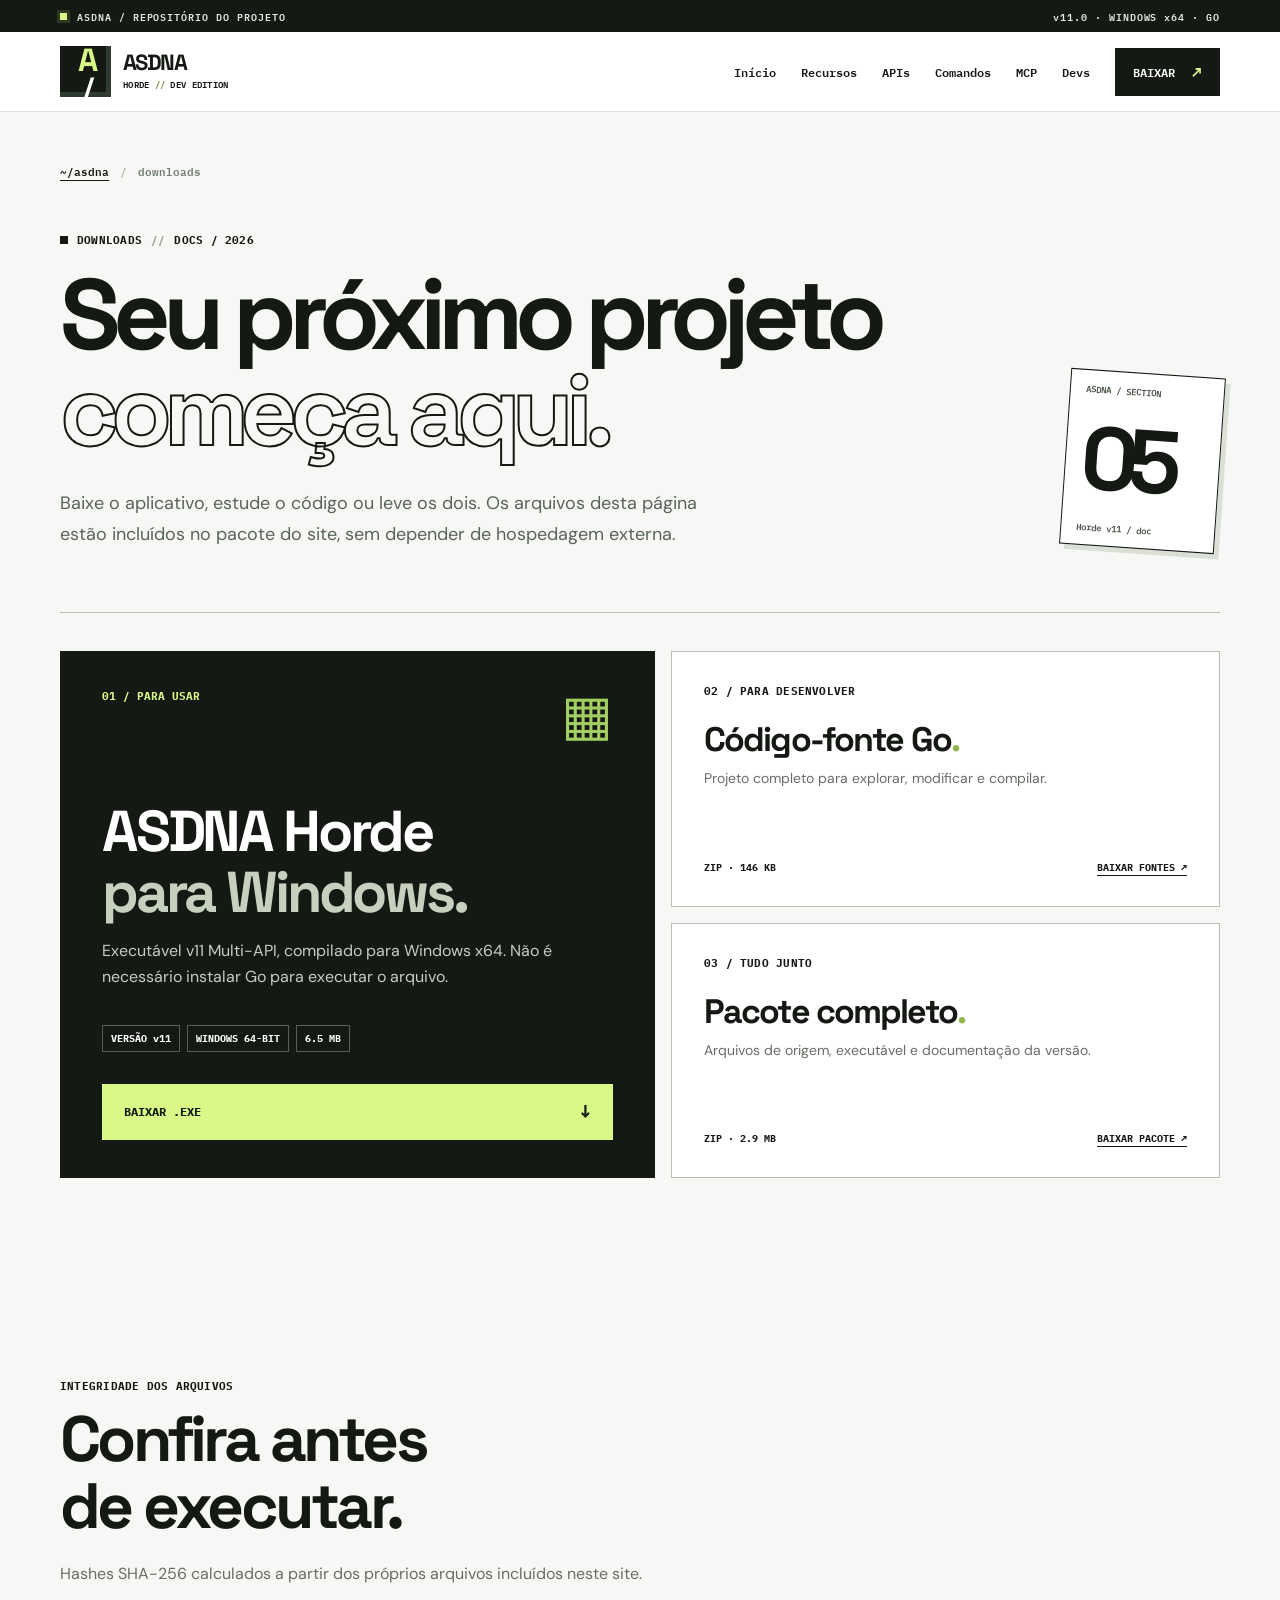
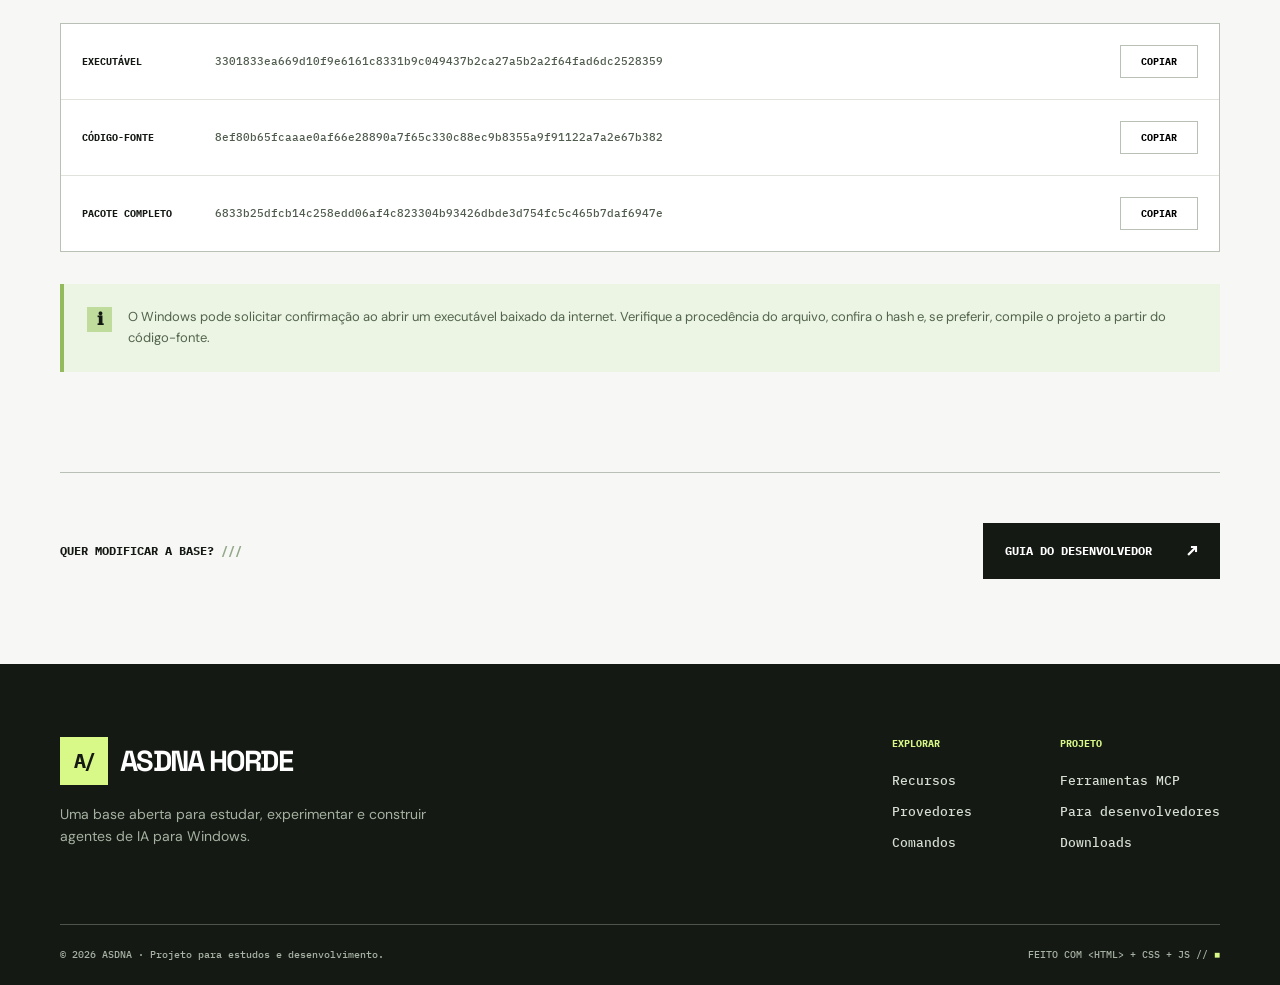
==== downloads.html @ f7bc40e2 "Add files via upload" ====
<!doctype html><html lang="pt-BR"><head><meta charset="utf-8"><meta name="viewport" content="width=device-width, initial-scale=1"><meta name="theme-color" content="#f7f8f5"><meta name="description" content="Baixe o ASDNA Horde v11 para Windows x64, o código-fonte Go ou o pacote completo. Hashes SHA-256 incluídos."><meta property="og:title" content="Downloads — ASDNA Horde"><meta property="og:description" content="Baixe o ASDNA Horde v11 para Windows x64, o código-fonte Go ou o pacote completo. Hashes SHA-256 incluídos."><title>Downloads · ASDNA Horde</title>
      <link rel="icon" type="image/svg+xml" href="favicon.svg"><link rel="preconnect" href="https://fonts.googleapis.com"><link rel="preconnect" href="https://fonts.gstatic.com" crossorigin><link href="https://fonts.googleapis.com/css2?family=DM+Sans:wght@400;500;600;700&family=IBM+Plex+Mono:wght@400;500;600;700&family=Space+Grotesk:wght@400;500;600;700&display=swap" rel="stylesheet"><link rel="stylesheet" href="style.css"><script defer src="script.js"></script></head><body data-page="downloads.html"><a class="skip-link" href="#conteudo">Pular para conteúdo</a>
  <div class="top-signal"><div class="shell top-signal-inner"><span><span class="signal-light"></span> ASDNA / REPOSITÓRIO DO PROJETO</span><span>v11.0 · WINDOWS x64 · GO</span></div></div>
  <header class="site-header"><div class="shell nav-shell">
    <a class="brand" href="index.html" aria-label="ASDNA Horde, voltar ao início"><span class="brand-pixel" aria-hidden="true">A<span>/</span></span><span class="brand-words">ASDNA<span class="brand-sub">HORDE <b>//</b> DEV EDITION</span></span></a>
    <button id="mobile-toggle" class="mobile-toggle" type="button" aria-controls="nav-links" aria-expanded="false" aria-label="Abrir menu">☰</button>
    <nav class="nav-links" id="nav-links" aria-label="Navegação principal"><a href="index.html" >Início</a><a href="recursos.html" >Recursos</a><a href="provedores.html" >APIs</a><a href="comandos.html" >Comandos</a><a href="mcp.html" >MCP</a><a href="desenvolvedores.html" >Devs</a><a class="nav-download" href="downloads.html">BAIXAR <span aria-hidden="true">↗</span></a></nav>
  </div></header><main id="conteudo"><section class="page-hero shell"><div class="breadcrumb"><a href="index.html">~/asdna</a><span>/</span><span>downloads</span></div><div class="page-hero-row"><div><p class="eyebrow"><span class="eyebrow-square"></span> DOWNLOADS <span class="sep">//</span> DOCS / 2026</p><h1>Seu próximo projeto<br><span class="outline-title">começa aqui.</span></h1><p class="page-lede">Baixe o aplicativo, estude o código ou leve os dois. Os arquivos desta página estão incluídos no pacote do site, sem depender de hospedagem externa.</p></div><div class="issue-stamp"><span>ASDNA / SECTION</span><strong>05</strong><small>Horde v11 / doc</small></div></div></section>
<section class="section shell compact-section"><div class="download-layout">
 <article class="primary-download"><div class="download-card-top"><span>01 / PARA USAR</span><span class="box-pixel">▦</span></div><h2>ASDNA Horde<br><span>para Windows.</span></h2><p>Executável v11 Multi-API, compilado para Windows x64. Não é necessário instalar Go para executar o arquivo.</p><div class="download-meta"><span>VERSÃO v11</span><span>WINDOWS 64-BIT</span><span>6.5 MB</span></div><a class="button button-white" href="downloads/ASDNA_Horde_Agentes_v11_MultiAPI.exe" download>BAIXAR .EXE <span>↓</span></a></article>
 <div class="secondary-downloads"><article class="download-small"><span class="download-number">02 / PARA DESENVOLVER</span><h3>Código-fonte Go<span class="pixel-period">.</span></h3><p>Projeto completo para explorar, modificar e compilar.</p><div class="download-small-foot"><span>ZIP · 146 KB</span><a href="downloads/ASDNA_Horde_v11_MultiAPI_Fonte.zip" download>BAIXAR FONTES ↗</a></div></article>
 <article class="download-small"><span class="download-number">03 / TUDO JUNTO</span><h3>Pacote completo<span class="pixel-period">.</span></h3><p>Arquivos de origem, executável e documentação da versão.</p><div class="download-small-foot"><span>ZIP · 2.9 MB</span><a href="downloads/ASDNA_Horde_v11_MultiAPI_Fonte_e_EXE.zip" download>BAIXAR PACOTE ↗</a></div></article></div></div></section>
<section class="section shell"><div class="section-heading"><p class="eyebrow">INTEGRIDADE DOS ARQUIVOS</p><h2>Confira antes<br>de executar.</h2><p class="section-desc">Hashes SHA-256 calculados a partir dos próprios arquivos incluídos neste site.</p></div><div class="hash-list"><div class="hash-item"><span>EXECUTÁVEL</span><code>3301833ea669d10f9e6161c8331b9c049437b2ca27a5b2a2f64fad6dc2528359</code><button class="copy-btn" type="button" data-copy="3301833ea669d10f9e6161c8331b9c049437b2ca27a5b2a2f64fad6dc2528359">COPIAR</button></div><div class="hash-item"><span>CÓDIGO-FONTE</span><code>8ef80b65fcaaae0af66e28890a7f65c330c88ec9b8355a9f91122a7a2e67b382</code><button class="copy-btn" type="button" data-copy="8ef80b65fcaaae0af66e28890a7f65c330c88ec9b8355a9f91122a7a2e67b382">COPIAR</button></div><div class="hash-item"><span>PACOTE COMPLETO</span><code>6833b25dfcb14c258edd06af4c823304b93426dbde3d754fc5c465b7daf6947e</code><button class="copy-btn" type="button" data-copy="6833b25dfcb14c258edd06af4c823304b93426dbde3d754fc5c465b7daf6947e">COPIAR</button></div></div>
<div class="notice"><span>ℹ</span><p>O Windows pode solicitar confirmação ao abrir um executável baixado da internet. Verifique a procedência do arquivo, confira o hash e, se preferir, compile o projeto a partir do código-fonte.</p></div></section>
<section class="section shell inline-cta"><p>QUER MODIFICAR A BASE? <span>///</span></p><a class="button button-dark" href="desenvolvedores.html">GUIA DO DESENVOLVEDOR <span>↗</span></a></section></main><footer class="site-footer"><div class="shell footer-main"><div><a class="footer-logo" href="index.html"><span class="footer-emblem">A/</span> ASDNA HORDE</a><p>Uma base aberta para estudar, experimentar e construir agentes de IA para Windows.</p></div>
    <div class="footer-link-groups"><div><b>EXPLORAR</b><a href="recursos.html">Recursos</a><a href="provedores.html">Provedores</a><a href="comandos.html">Comandos</a></div><div><b>PROJETO</b><a href="mcp.html">Ferramentas MCP</a><a href="desenvolvedores.html">Para desenvolvedores</a><a href="downloads.html">Downloads</a></div></div></div>
    <div class="shell footer-bottom"><span>© <span id="year">2026</span> ASDNA · Projeto para estudos e desenvolvimento.</span><span>FEITO COM &lt;HTML&gt; + CSS + JS // <span class="footer-dot">■</span></span></div></footer><div class="toast" id="toast" role="status" aria-live="polite"></div></body></html>
---- style.css ----
/* ========================================================
   ASDNA HORDE · WHITE / TERMINAL EDITION
   Todo o design está neste arquivo. Sem framework CSS.
   Edite as variáveis abaixo para trocar o tema inteiro.
   ======================================================== */

:root {
  --bg: #f7f8f5;
  --paper: #fff;
  --paper-soft: #f1f3ef;
  --ink: #151914;
  --ink-2: #303831;
  --muted: #676e66;
  --line: #dfe3dc;
  --line-strong: #b9c0b6;
  --accent: #d8f987;
  --accent-ink: #536e16;
  --terminal: #121611;
  --terminal-2: #191f17;
  --terminal-text: #f0f4ed;
  --mono: 'IBM Plex Mono', Consolas, 'Courier New', monospace;
  --display: 'Space Grotesk', 'Arial Black', Arial, sans-serif;
  --body: 'DM Sans', Arial, sans-serif;
  --radius: 3px;
  --shadow: 7px 7px 0 rgba(15,20,15,.06);
}

* {box-sizing:border-box}
html {scroll-behavior:smooth}
body {margin:0;background:var(--bg);color:var(--ink);font:16px/1.6 var(--body);-webkit-font-smoothing:antialiased}
::selection {background:#d6fb87;color:var(--ink)}
button,input {font:inherit}
a {color:inherit;text-decoration:none}
button {cursor:pointer}
button,input {accent-color:var(--ink)}
button:focus-visible, input:focus-visible, a:focus-visible, summary:focus-visible {outline:3px solid #5a8332;outline-offset:3px}
[hidden] {display:none!important}
.shell {width:min(1160px,calc(100% - 64px));margin-inline:auto}
.sr-only {position:absolute;width:1px;height:1px;padding:0;margin:-1px;overflow:hidden;clip:rect(0,0,0,0);white-space:nowrap;border:0}
.skip-link {position:fixed;top:-100px;left:15px;z-index:400;background:var(--accent);padding:12px;color:var(--ink)}
.skip-link:focus {top:15px}

/* HEADER */
.top-signal {height:32px;background:var(--ink);color:#e5e8e0;font:600 10px/1 var(--mono);letter-spacing:.095em}
.top-signal-inner {height:100%;display:flex;justify-content:space-between;align-items:center;gap:16px}
.top-signal-inner > span {display:flex;align-items:center;gap:10px}
.signal-light {display:inline-block;width:7px;height:7px;background:var(--accent);box-shadow:0 0 0 3px #d8f98721}
.site-header {position:sticky;top:0;z-index:80;background:#fffffff2;backdrop-filter:blur(18px);border-bottom:1px solid var(--line)}
.nav-shell {height:79px;display:flex;align-items:center;justify-content:space-between;gap:25px}
.brand {display:inline-flex;align-items:center;gap:12px;flex-shrink:0}
.brand-pixel {background:var(--ink);color:var(--accent);display:grid;place-items:center;font:700 32px/.9 var(--display);width:51px;height:51px;letter-spacing:-5px;box-shadow:inset -5px -5px 0 #303b2f}
.brand-pixel span {font-size:28px;color:#fff}
.brand-words {font:700 22px/1 var(--display);letter-spacing:-.07em}
.brand-sub {display:block;font:600 9px/1.4 var(--mono);letter-spacing:.03em;margin-top:5px}
.brand-sub b {color:#819b59}
.nav-links {display:flex;align-items:center;gap:25px}
.nav-links a {font:600 12px/1 var(--mono);transition:color .2s}
.nav-links a:not(.nav-download):hover {color:#708b32}
.nav-links a[aria-current="page"]:not(.nav-download) {text-decoration:underline;text-decoration-thickness:3px;text-underline-offset:9px}
.nav-links .nav-download {background:var(--ink);padding:16px 18px;color:#fff;white-space:nowrap;display:inline-flex;gap:17px;align-items:center}
.nav-download span {color:var(--accent);font-size:16px}
.nav-download:hover {background:#394735}
.mobile-toggle {display:none;width:44px;height:44px;background:var(--ink);color:#fff;border:0;font:28px/1 var(--mono)}

/* COMMON TYPOGRAPHY */
.eyebrow {display:flex;align-items:center;gap:9px;font:700 11px/1.5 var(--mono);letter-spacing:.02em;text-transform:uppercase}
.eyebrow-square {width:8px;height:8px;background:var(--ink);display:inline-block;flex-shrink:0}
.sep {color:#9da596}
.section {padding-block:100px}
.section.compact-section {padding-top:38px}
h1,h2,h3,p {margin-top:0}
h1,h2,h3 {font-family:var(--display);line-height:1.06;letter-spacing:-.055em}
h2 {font-size:clamp(38px,5vw,66px);font-weight:700}
h3 {font-size:27px;font-weight:700}
em {font-style:normal;position:relative}
em:after {content:"";position:absolute;left:1px;right:1px;bottom:3px;background:var(--accent);height:10px;z-index:-1}
.section-heading {margin-bottom:36px}
.section-heading h2 {margin-bottom:20px}
.section-heading > p:last-child,.section-desc {max-width:620px;color:var(--muted)}
.split-heading {display:grid;grid-template-columns:1.12fr .7fr;gap:70px;align-items:end}
.split-heading > p {max-width:355px;color:var(--muted);margin:0 0 8px}
.outline-title {color:transparent;-webkit-text-stroke:2px var(--ink);paint-order:stroke fill}
.pixel-period {color:#93b64a}
.little-square {width:9px;height:9px;background:var(--accent-ink);display:inline-block;margin-right:3px}
.button {display:inline-flex;align-items:center;justify-content:space-between;gap:35px;min-height:56px;padding:16px 21px;font:700 12px/1 var(--mono);transition:transform .15s,background .15s,border-color .15s;text-transform:uppercase}
.button:hover {transform:translateY(-2px)}
.button span {font-size:18px}
.button-dark {color:#fff;background:var(--ink);border:1px solid var(--ink)}
.button-dark:hover {background:#394735}
.button-line {border:1px solid #aeb5aa;background:#fff}
.button-line:hover {border-color:var(--ink);background:var(--accent)}
.button-white {background:var(--accent);border:1px solid var(--accent);color:var(--ink)}
.button-white:hover {background:#fff;border-color:#fff}

/* HOME */
.home-hero {display:grid;grid-template-columns:1.05fr .95fr;align-items:center;gap:5.2%;padding-block:94px 104px;position:relative}
.home-hero:before {content:"";position:absolute;width:140px;height:124px;right:-20px;top:10px;background-image:radial-gradient(#9aa696 1px,transparent 1px);background-size:13px 13px;opacity:.3;pointer-events:none}
.hero-copy {position:relative;z-index:1}
.hero-copy h1 {font-size:clamp(51px,5.8vw,81px);line-height:.99;letter-spacing:-.083em;margin:22px 0 32px}
.highlight-title {display:inline;background:linear-gradient(transparent 73%,var(--accent) 73%,var(--accent) 99%,transparent 99%)}
.hero-summary {max-width:540px;color:#4c554a;font-size:18px;line-height:1.75;margin-bottom:31px}
.hero-summary strong {color:var(--ink)}
.hero-buttons {display:flex;gap:12px;flex-wrap:wrap}
.hero-footnote {display:flex;align-items:center;flex-wrap:wrap;gap:8px;margin-top:32px;color:#596558;font:600 10px/1.5 var(--mono)}
.separator-dot {font-size:18px;color:#b6beb3}
.hero-visual {background:var(--terminal);color:var(--terminal-text);height:462px;position:relative;box-shadow:13px 13px 0 #e4e8df;display:flex;flex-direction:column;border:1px solid #111;min-width:0}
.hero-visual .pixel-corner {position:absolute;width:34px;height:34px;background:var(--accent);z-index:3}
.corner-tl {top:-10px;left:-10px;clip-path:polygon(0 0,100% 0,100% 34%,32% 34%,32% 100%,0 100%)}
.corner-br {bottom:-10px;right:-10px;clip-path:polygon(0 67%,67% 67%,67% 0,100% 0,100% 100%,0 100%)}
.visual-top,.visual-bottom {display:flex;justify-content:space-between;gap:9px;align-items:center;padding:15px 20px;font:500 10px/1.4 var(--mono);letter-spacing:.05em;color:#b2bdae}
.visual-top {border-bottom:1px solid #3b4239}
.terminal-indicator {display:inline-block;width:8px;height:8px;background:var(--accent);margin-right:8px}
.mono-green {color:var(--accent)}
.terminal-screen {padding:23px 27px;flex:1;font:500 12px/1.95 var(--mono);letter-spacing:0;overflow:hidden}
.t-muted {color:#919f90}
.t-white {color:#fff}
.t-head {font:700 clamp(39px,4.1vw,60px)/1.1 var(--display);letter-spacing:-.09em;color:var(--accent);margin-top:20px;margin-bottom:16px}
.t-outline {color:transparent;-webkit-text-stroke:1px #e3edcf}
.terminal-rule {height:1px;background:#40483d;margin:16px 0 21px}
.terminal-gap {height:26px}
.prompt-symbol {color:var(--accent)}
.t-success {color:#d9f68f}
.typing-text {display:inline-block;max-width:0;white-space:nowrap;overflow:hidden;vertical-align:middle;animation:typing 2.2s steps(18,end) .65s forwards}
.terminal-caret {display:inline-block;width:8px;height:15px;background:var(--accent);vertical-align:-2px;animation:blink 1s steps(1) infinite}
@keyframes typing {to{max-width:18ch}}
@keyframes blink {0%,45%{opacity:1}46%,100%{opacity:0}}
.visual-bottom {border-top:1px solid #3b4239}
.pixel-spark {font-size:23px;color:var(--accent);line-height:.5}
.visual-note {position:absolute;right:5px;bottom:-31px;color:#798178;font:500 9px var(--mono)}
.marquee-line {border-block:1px solid var(--line-strong);background:#fff}
.marquee-items {display:flex;align-items:center;justify-content:space-between;gap:15px;min-height:79px;font:700 11px/1.5 var(--mono);color:#495147;letter-spacing:.025em}
.marquee-items span:nth-child(even) {color:#94a18a;font-size:20px}
.home-feature-grid {display:grid;grid-template-columns:1.16fr 1fr 1fr;gap:16px}
.home-feature-grid > a {position:relative;min-height:345px;border:1px solid var(--line-strong);padding:26px;display:flex;flex-direction:column;background:#fff;transition:transform .16s,box-shadow .16s}
.home-feature-grid > a:hover {transform:translateY(-5px);box-shadow:var(--shadow)}
.home-feature-grid .big-feature {background:var(--accent)}
.feature-top {display:flex;justify-content:space-between;align-items:center;gap:10px;font:700 11px/1 var(--mono)}
.feature-arrow {font-size:23px}
.home-feature-grid h3 {font-size:32px;margin:auto 0 10px}
.home-feature-grid p {margin:0;color:#455040;max-width:310px}
.feature-graphic {display:flex;gap:8px;align-items:center;justify-content:center;margin:50px auto 38px}
.feature-graphic .node {border:2px solid var(--ink);padding:10px 7px;font:700 9px var(--mono);background:var(--accent)}
.feature-graphic .node-b {background:var(--ink);color:var(--accent);padding-block:15px}
.feature-graphic i {display:block;width:12px;height:2px;background:var(--ink)}
.feature-symbol {font:700 50px var(--mono);letter-spacing:-.14em;margin:48px 0 36px}
.small-feature:nth-child(3) {background:var(--paper-soft)}
.teaser-console {background:#fff;border:1px solid var(--line-strong)}
.teaser-console-head {display:flex;align-items:center;justify-content:space-between;padding:23px 25px;background:var(--ink);color:#fff;font:700 12px var(--mono)}
.teaser-console-head a {color:var(--accent);white-space:nowrap}
.small-muted {font-weight:400;color:#a7b1a6}
.teaser-rows a {display:grid;grid-template-columns:1fr 1fr 24px;gap:20px;align-items:center;border-bottom:1px solid var(--line);padding:23px 27px;transition:background .15s}
.teaser-rows a:last-child {border-bottom:0}
.teaser-rows a:hover {background:#eef6e2}
.teaser-rows code {font:600 13px var(--mono);overflow-wrap:anywhere}
.teaser-rows code b {color:#879286;margin-right:18px}
.teaser-rows a > span:nth-child(2) {color:#64705e;font-size:14px}
.teaser-rows a > span:last-child {font-size:24px;text-align:right}
.cta-banner {min-height:309px;padding:52px 59px;background:var(--ink);color:#fff;display:flex;align-items:flex-end;gap:25px;justify-content:space-between;position:relative;overflow:hidden}
.cta-banner h2 {margin:15px 0;font-size:clamp(43px,4.8vw,66px)}
.cta-banner p:not(.eyebrow) {color:#bbc4b9;margin-bottom:0}
.cta-banner .eyebrow {color:var(--accent)}
.cta-banner .button {align-self:flex-end;white-space:nowrap;position:relative;z-index:1}
.cta-decoration {position:absolute;right:28px;top:-43px;font:200px/.67 var(--mono);color:#ffffff0a;transform:rotate(-16deg);pointer-events:none}

/* INTERIOR PAGE HERO */
.page-hero {padding:49px 0 63px;border-bottom:1px solid var(--line-strong)}
.breadcrumb {display:flex;gap:11px;align-items:center;font:600 11px var(--mono);color:#70806e;margin-bottom:52px}
.breadcrumb a {color:var(--ink);text-decoration:underline;text-underline-offset:4px}
.breadcrumb > span:nth-child(2) {color:#b2b8ae}
.page-hero-row {display:flex;justify-content:space-between;align-items:end;gap:30px}
.page-hero h1 {font-size:clamp(63px,7.8vw,112px);line-height:.97;letter-spacing:-.082em;margin:18px 0 28px}
.page-lede {max-width:670px;color:#586457;font-size:18px;line-height:1.7;margin-bottom:0}
.issue-stamp {width:155px;height:176px;flex-shrink:0;border:1px solid var(--ink);padding:10px 15px;display:flex;flex-direction:column;justify-content:space-between;transform:rotate(4deg);background:#fff;box-shadow:5px 5px 0 #dbe0d6}
.issue-stamp span,.issue-stamp small {font:600 9px var(--mono);color:#4d594b}
.issue-stamp strong {font:700 89px/.9 var(--display);letter-spacing:-.12em}

/* RESOURCE PAGE */
.resource-grid {display:grid;grid-template-columns:repeat(3,1fr);gap:15px}
.resource-card {background:var(--paper);min-height:322px;border:1px solid var(--line-strong);padding:27px;display:flex;flex-direction:column}
.resource-card.large-resource {grid-column:span 2;grid-row:span 2;background:var(--accent);min-height:640px}
.card-index,.download-number {font:700 11px var(--mono);letter-spacing:.02em}
.resource-art {display:grid;place-items:center;margin:auto;font:700 clamp(100px,13vw,185px)/1 var(--display);letter-spacing:-.14em}
.resource-art span {background:var(--ink);color:var(--accent);padding:14px 12px 24px;font-size:.62em;letter-spacing:-.05em}
.resource-card.large-resource h3 {font-size:clamp(35px,4.5vw,57px)}
.resource-card h3 {margin:15px 0 11px}
.resource-card p {color:#515a50;font-size:15px;margin-bottom:25px}
.resource-card:not(.large-resource) p {max-width:330px}
.resource-card > a {font:700 11px var(--mono);margin-top:auto;align-self:flex-start;border-bottom:1px solid currentColor;padding-bottom:5px}
.resource-small-icon {font:700 65px/1 var(--mono);margin:36px 0 12px}
.resource-tags {display:flex;flex-wrap:wrap;gap:8px}
.resource-tags span {border:1px solid #536a2c;padding:7px 10px;font:700 10px var(--mono)}
.process-box {display:grid;grid-template-columns:.8fr 1.2fr;gap:70px;background:var(--ink);color:#fff;padding:53px}
.process-box .eyebrow {color:var(--accent)}
.steps {display:grid;gap:10px}
.steps > div {display:grid;grid-template-columns:50px 1fr;gap:0 16px;padding-bottom:18px;border-bottom:1px solid #424a41}
.steps > div:last-child {border-bottom:0;padding-bottom:0}
.steps span {grid-row:span 2;font:600 24px var(--mono);color:var(--accent)}
.steps h3 {font-size:25px;margin:0 0 8px}
.steps p {font-size:14px;color:#bac5b8;margin:0}
.inline-cta {display:flex;align-items:center;justify-content:space-between;gap:20px;border-top:1px solid var(--line-strong);padding-block:50px}
.inline-cta p {font:700 12px var(--mono);margin:0}
.inline-cta p span {color:#93a88a}

/* PROVIDERS PAGE */
.provider-highlight {display:flex;gap:36px;justify-content:space-between;align-items:center;padding:55px 56px;background:var(--accent);position:relative;overflow:hidden}
.provider-highlight:after {content:"";position:absolute;right:20%;top:-38px;width:170px;height:170px;border:2px dashed #8fad57;transform:rotate(14deg);opacity:.4}
.provider-highlight > div {position:relative;z-index:1}
.provider-highlight > div:first-child {max-width:530px}
.provider-highlight h2 {font-size:clamp(49px,5vw,74px);margin:20px 0}
.provider-highlight p {font-size:16px;color:#3f4a35}
.pill-row {display:flex;gap:8px;flex-wrap:wrap;margin-top:26px}
.pill-row span {font:700 10px var(--mono);padding:9px 12px;border:1px solid #839b5b}
.provider-code {width:305px;min-height:179px;background:var(--ink);color:#cfe0cb;padding:20px 22px;display:flex;flex-direction:column;gap:11px;box-shadow:9px 9px 0 #9bc75a}
.provider-code > span,.provider-code small {font:600 10px var(--mono);color:#94a58e}
.provider-code code {font:600 13px var(--mono);color:var(--accent)}
.provider-list {display:grid;grid-template-columns:repeat(3,1fr);gap:13px}
.provider-tile {display:flex;flex-direction:column;min-height:279px;padding:25px;border:1px solid var(--line-strong);background:var(--paper);transition:transform .15s,box-shadow .15s}
.provider-tile:hover {transform:translateY(-3px);box-shadow:var(--shadow)}
.provider-tile-head {display:flex;justify-content:space-between;align-items:flex-start;gap:10px}
.letter-box {height:45px;width:45px;background:var(--ink);color:var(--accent);display:grid;place-items:center;font:700 20px var(--mono)}
.tiny-tag {font:700 9px var(--mono);border:1px solid var(--line-strong);padding:6px 8px}
.provider-tile h3 {font-size:27px;margin:21px 0 8px}
.provider-tile p {font-size:14px;line-height:1.6;color:var(--muted);margin:0 0 17px}
.provider-tile code {align-self:start;margin-top:auto;font:600 11px var(--mono);background:var(--paper-soft);border:1px solid var(--line);padding:7px 9px}
.micro-disclaimer {font-size:12px;color:var(--muted);margin-top:18px}
.howto-panel {display:grid;grid-template-columns:1fr 1.15fr;gap:50px;align-items:center;border:1px solid var(--line-strong);padding:46px;background:var(--paper)}
.howto-panel h2 {font-size:clamp(37px,4.2vw,57px)}
.howto-panel p:not(.eyebrow) {color:var(--muted);max-width:430px}
.code-sheet {background:var(--terminal);color:#fff;overflow:hidden}
.code-sheet-top {display:flex;justify-content:space-between;gap:10px;align-items:center;background:#222a20;border-bottom:1px solid #465040;padding:16px 20px;color:#bac6b4;font:700 11px var(--mono)}
.code-sheet-top button {color:var(--accent)!important;border:0;background:none;padding:4px;font:700 10px var(--mono)}
.code-sheet pre {margin:0;overflow-x:auto;padding:29px 25px;font:500 14px/2.2 var(--mono)}
.code-sheet pre span {color:var(--accent)}

/* COMMANDS PAGE */
.command-intro h2 {font-size:44px;margin-bottom:32px}
.command-toolbar {background:var(--paper);border:1px solid var(--line-strong);padding:18px;position:relative}
.command-search {display:flex;align-items:center;gap:12px;background:#f2f4f0;border:1px solid #bbc5b8;padding:0 16px;min-height:62px}
.command-search > span:first-child {font-size:32px;line-height:1}
.command-search input {background:transparent;border:0;outline:0;flex:1;min-width:0;color:var(--ink);font-size:16px}
.command-search input:focus {outline:0}
.command-search:focus-within {outline:2px solid var(--ink)}
.command-search input::placeholder {color:#848f81}
.command-search kbd {background:var(--paper);border:1px solid var(--line);padding:2px 7px;color:var(--muted);font:600 11px var(--mono)}
.command-filters {display:flex;flex-wrap:wrap;gap:8px;margin-top:17px}
.filter-chip {border:1px solid var(--line-strong);background:#fff;color:var(--ink);padding:9px 14px;font:700 11px var(--mono);transition:background .15s}
.filter-chip:hover {background:var(--accent)}
.filter-chip.active {background:var(--ink);border-color:var(--ink);color:#fff}
.command-results {display:flex;justify-content:space-between;align-items:center;gap:15px;margin-top:18px;padding:13px 3px 0;border-top:1px dashed var(--line);font:600 11px var(--mono);color:var(--muted)}
.clear-filter {background:none;border:0;color:var(--ink);font:700 10px var(--mono);text-decoration:underline;text-underline-offset:4px}
.command-groups {display:grid;gap:36px;margin-top:38px}
.command-group {scroll-margin-top:116px}
.group-heading {display:flex;justify-content:space-between;align-items:center;gap:15px;margin-bottom:0;padding:19px 22px;border:1px solid var(--ink);background:var(--ink);color:#fff}
.group-heading > div {display:flex;align-items:center;gap:18px}
.group-n {font:700 12px var(--mono);color:var(--accent)}
.group-heading h2 {font-size:23px;margin:0;letter-spacing:-.04em}
.group-symbol {font:700 24px var(--mono);color:var(--accent)}
.command-table {border-left:1px solid var(--line-strong);border-right:1px solid var(--line-strong);border-bottom:1px solid var(--line-strong);background:#fff}
.command-row {display:grid;grid-template-columns:minmax(185px,32%) 1fr 96px;gap:17px;align-items:center;min-height:74px;padding:17px 21px;border-bottom:1px solid var(--line);transition:background .12s}
.command-row:last-child {border-bottom:none}
.command-row:hover {background:#f4f9ea}
.command-row code {font:700 12px/1.55 var(--mono);overflow-wrap:anywhere}
.command-row p {font-size:13px;line-height:1.5;color:#626b60;margin:0}
.cmd-copy {justify-self:end;background:transparent;color:#435b2c;border:1px solid #c7d0c4;padding:9px 11px;white-space:nowrap;font:700 10px var(--mono);transition:background .12s}
.cmd-copy:hover {background:var(--accent);border-color:var(--accent)}
.cmd-copy span {margin-left:2px}
.no-results {margin-top:20px;border:1px dashed var(--line-strong);background:#fff;padding:40px;text-align:center;color:var(--muted)}
.notice {display:flex;align-items:start;gap:16px;margin-top:32px;padding:23px;background:#ecf4e4;border-left:4px solid #93ba5c}
.notice > span {display:grid;place-items:center;flex-shrink:0;width:25px;height:25px;background:#bfdc9c;font:700 17px var(--mono)}
.notice p {margin:0;font-size:13px;color:#52644b}
.notice code {font:600 12px var(--mono);color:var(--ink)}

/* MCP */
.mcp-cards {display:grid;grid-template-columns:repeat(3,1fr);gap:16px}
.mcp-card {background:#fff;border:1px solid var(--line-strong);min-height:356px;padding:27px;display:flex;flex-direction:column}
.mcp-card:nth-child(2) {background:var(--paper-soft)}
.mcp-card-top {display:flex;justify-content:space-between;align-items:center;font:700 11px var(--mono)}
.mcp-card-top span:last-child {font-size:36px}
.mcp-card h3 {font-size:36px;margin:37px 0 12px}
.mcp-card p {color:var(--muted);font-size:15px}
.mcp-card-bottom {margin-top:auto;display:flex;align-items:center;justify-content:space-between;gap:8px;border-top:1px solid var(--line);padding-top:15px}
.mcp-card-bottom code {font:600 10px/1.5 var(--mono);overflow-wrap:anywhere}
.mcp-card-bottom button {flex-shrink:0;border:1px solid var(--line);background:#fff;padding:8px 10px}
.security-note {display:flex;align-items:start;gap:24px;padding:32px;border:1px solid var(--line-strong);background:#fff}
.security-note>span {font:700 33px/1 var(--mono);display:grid;place-items:center;width:48px;height:48px;flex-shrink:0;border:2px solid var(--ink)}
.security-note h3 {font-size:29px;margin-bottom:11px}
.security-note p {margin:0;color:var(--muted)}

/* DOWNLOADS */
.download-layout {display:grid;grid-template-columns:1.04fr .96fr;gap:16px;align-items:stretch}
.primary-download {min-height:481px;padding:38px 42px;background:var(--ink);color:#fff;display:flex;flex-direction:column}
.download-card-top {display:flex;justify-content:space-between;align-items:start;font:700 11px var(--mono);color:var(--accent)}
.box-pixel {font:55px/.9 var(--mono);color:#a1ce61}
.primary-download h2 {font-size:clamp(43px,4.5vw,65px);margin:62px 0 15px}
.primary-download h2 span {color:#c5d0bf}
.primary-download p {color:#c3cfc0;max-width:470px}
.download-meta {display:flex;flex-wrap:wrap;gap:7px;margin:20px 0 32px}
.download-meta span {border:1px solid #556050;padding:6px 8px;font:700 10px var(--mono)}
.primary-download .button {margin-top:auto;width:100%}
.secondary-downloads {display:grid;gap:16px}
.download-small {background:#fff;border:1px solid var(--line-strong);padding:32px;min-height:232px;display:flex;flex-direction:column}
.download-small h3 {font-size:34px;margin:24px 0 9px}
.download-small p {font-size:14px;color:var(--muted);margin:0}
.download-small-foot {display:flex;justify-content:space-between;align-items:center;gap:12px;margin-top:auto;padding-top:19px;font:700 10px var(--mono)}
.download-small-foot a {text-decoration:underline;text-underline-offset:4px;white-space:nowrap}
.hash-list {border:1px solid var(--line-strong);background:#fff}
.hash-item {display:grid;grid-template-columns:115px 1fr 78px;gap:18px;align-items:center;padding:21px;border-bottom:1px solid var(--line)}
.hash-item:last-child {border-bottom:0}
.hash-item span {font:700 10px var(--mono)}
.hash-item code {font:500 11px/1.7 var(--mono);overflow-wrap:anywhere;color:#4f5c4d}
.hash-item button {border:1px solid var(--line-strong);padding:9px 10px;background:#fff;font:700 10px var(--mono)}
.hash-item button:hover {background:var(--accent)}

/* DEVELOPERS */
.dev-two {display:grid;grid-template-columns:1fr 1.1fr;gap:60px;align-items:center}
.dev-two > div:first-child > p:not(.eyebrow) {color:var(--muted);max-width:435px}
.dev-two h2 {margin:18px 0 25px}
.text-link {display:inline-block;border-bottom:1px solid var(--ink);padding-bottom:4px;font:700 11px var(--mono);margin-top:20px}
.dev-command p {border-top:1px solid #3b473b;padding:16px 25px;margin:0;color:#b4c2b2;font-size:12px}
.dev-command p code {font:600 12px var(--mono);color:var(--accent)}
.repo-grid {display:grid;grid-template-columns:1.15fr .85fr;border:1px solid var(--line-strong)}
.repo-tree {background:var(--ink);color:#dbe7d7;padding:39px 36px;font:600 13px/1.9 var(--mono);overflow-wrap:anywhere}
.repo-tree > div {color:var(--accent);margin-bottom:13px}
.repo-tree p {margin:0;color:#a5b5a2}
.repo-tree b {color:#fff}
.repo-tree span {color:#9aaa97;font-weight:400;font-size:11px}
.repo-description {padding:40px;background:#fff;display:flex;flex-direction:column;justify-content:center}
.repo-description h3 {font-size:38px;margin:22px 0}
.repo-description p:not(.eyebrow) {color:var(--muted)}
.repo-description a {margin-top:20px;font:700 11px var(--mono);text-decoration:underline;text-underline-offset:4px;align-self:flex-start}
.license-panel {display:flex;gap:31px;align-items:start;padding:38px 41px;background:var(--accent)}
.license-mark {width:54px;height:54px;flex-shrink:0;border:3px solid var(--ink);font:700 39px/1 var(--mono);display:grid;place-items:center}
.license-panel h2 {font-size:43px;margin:12px 0 16px}
.license-panel p:not(.eyebrow) {color:#45543b;margin-bottom:0}
.faq-list {border-top:1px solid var(--line-strong)}
.faq-list details {border-bottom:1px solid var(--line-strong);padding:0 5px}
.faq-list summary {cursor:pointer;list-style:none;display:flex;justify-content:space-between;align-items:center;gap:24px;font:700 21px var(--display);padding:22px 0}
.faq-list summary::-webkit-details-marker {display:none}
.faq-list summary span {font:700 29px var(--mono);transition:transform .2s}
.faq-list details[open] summary span {transform:rotate(45deg)}
.faq-list details p {color:var(--muted);max-width:820px;margin:0 0 23px}

/* FOOTER */
.site-footer {background:var(--ink);color:#fff;margin-top:35px}
.footer-main {display:flex;justify-content:space-between;gap:30px;padding:73px 0}
.footer-logo {display:inline-flex;align-items:center;gap:12px;font:700 29px var(--display);letter-spacing:-.06em}
.footer-emblem {display:grid;place-items:center;width:48px;height:48px;background:var(--accent);color:var(--ink);font:700 20px var(--mono)}
.footer-main p {max-width:370px;color:#a5b1a0;font-size:14px;margin:18px 0 0}
.footer-link-groups {display:flex;gap:88px}
.footer-link-groups > div {display:flex;flex-direction:column;gap:14px}
.footer-link-groups b {color:var(--accent);font:700 10px var(--mono);margin-bottom:8px}
.footer-link-groups a {font:500 13px var(--mono);color:#d6dfd2}
.footer-link-groups a:hover {color:var(--accent)}
.footer-bottom {border-top:1px solid #4d544a;padding:21px 0;display:flex;justify-content:space-between;gap:18px;color:#a6b2a3;font:500 10px/1.8 var(--mono)}
.footer-dot {color:var(--accent)}
.toast {position:fixed;bottom:27px;right:25px;z-index:99;background:var(--ink);color:#fff;font:600 12px var(--mono);padding:13px 19px;pointer-events:none;transform:translateY(25px);opacity:0;transition:opacity .17s,transform .17s}
.toast.visible {transform:translateY(0);opacity:1}

/* RESPONSIVE */
@media(max-width:1100px) {
  .nav-links {gap:13px}
  .nav-links a {font-size:11px}
  .home-hero {gap:30px}
  .hero-copy h1 {font-size:clamp(49px,6vw,65px)}
  .resource-grid,.provider-list {grid-template-columns:repeat(2,1fr)}
  .resource-card.large-resource {grid-row:span 2}
  .mcp-cards {grid-template-columns:1fr 1fr}
  .mcp-card:last-child {grid-column:span 2;min-height:240px}
}
@media(max-width:840px) {
  .shell {width:min(100% - 36px,640px)}
  .nav-shell {height:70px}
  .brand-pixel {width:44px;height:44px}
  .mobile-toggle {display:block}
  .nav-links {display:none;position:absolute;top:70px;left:0;right:0;padding:18px;flex-direction:column;align-items:stretch;gap:0;border-bottom:2px solid var(--ink);background:#fff;box-shadow:0 17px 25px #00000011}
  .nav-links.is-open {display:flex}
  .nav-links a {font-size:13px;padding:14px 10px;border-bottom:1px solid var(--line)}
  .nav-links a[aria-current="page"] {text-decoration:none!important;background:var(--paper-soft)}
  .nav-links .nav-download {margin-top:10px;justify-content:space-between;padding:15px}
  .home-hero {grid-template-columns:1fr;gap:54px;padding-block:75px}
  .hero-copy h1 {font-size:clamp(54px,9.4vw,84px)}
  .hero-visual {max-width:640px}
  .marquee-items {flex-wrap:wrap;justify-content:center;gap:8px 16px;padding:18px 0}
  .section {padding-block:75px}
  .split-heading {grid-template-columns:1fr;gap:5px}
  .home-feature-grid {grid-template-columns:1fr 1fr}
  .home-feature-grid .big-feature {grid-column:span 2;min-height:300px}
  .home-feature-grid > a {min-height:310px}
  .feature-graphic {margin:25px auto}
  .cta-banner {flex-direction:column;align-items:start;padding:36px}
  .cta-banner .button {align-self:start}
  .page-hero {padding-block:35px 52px}
  .page-hero h1 {font-size:clamp(63px,9vw,85px)}
  .issue-stamp {width:98px;height:121px}
  .issue-stamp strong {font-size:60px}
  .issue-stamp span,.issue-stamp small {font-size:7px}
  .resource-grid,.provider-list {grid-template-columns:1fr 1fr}
  .resource-card.large-resource {grid-column:span 2;grid-row:span 1;min-height:460px}
  .resource-art {font-size:100px}
  .process-box {grid-template-columns:1fr;gap:20px}
  .howto-panel,.download-layout,.dev-two,.repo-grid {grid-template-columns:1fr;gap:20px}
  .primary-download {min-height:430px}
  .footer-main {flex-wrap:wrap;gap:40px}
  .footer-link-groups {gap:58px}
}
@media(max-width:560px) {
  .top-signal-inner > span:last-child {display:none}
  .home-hero:before {right:0}
  .hero-copy h1 {font-size:clamp(47px,12vw,66px)}
  .hero-summary {font-size:16px}
  .hero-buttons {display:grid;grid-template-columns:1fr}
  .hero-visual {height:429px}
  .terminal-screen {padding:15px 17px;font-size:11px}
  .t-head {font-size:45px}
  .hero-visual .visual-top,.hero-visual .visual-bottom {font-size:9px}
  .section {padding-block:60px}
  h2 {font-size:39px}
  .home-feature-grid,.resource-grid,.provider-list,.mcp-cards {grid-template-columns:1fr}
  .home-feature-grid .big-feature,.resource-card.large-resource,.mcp-card:last-child {grid-column:auto}
  .home-feature-grid .big-feature {min-height:300px}
  .resource-card.large-resource {min-height:440px}
  .teaser-console-head {padding:19px 15px}
  .teaser-rows a {grid-template-columns:1fr 25px;gap:4px;padding:20px 16px}
  .teaser-rows a > span:nth-child(2) {grid-row:2;grid-column:1}
  .teaser-rows a > span:last-child {grid-row:1/3;grid-column:2}
  .cta-banner h2 {font-size:43px}
  .page-hero-row {position:relative}
  .page-hero h1 {font-size:clamp(53px,13vw,75px)}
  .page-hero .page-lede {font-size:16px}
  .issue-stamp {display:none}
  .breadcrumb {margin-bottom:31px}
  .provider-highlight {padding:29px;flex-direction:column;align-items:stretch}
  .provider-code {width:100%}
  .process-box {padding:29px}
  .howto-panel {padding:25px}
  .command-toolbar {padding:13px}
  .command-search input {font-size:13px}
  .command-search kbd {display:none}
  .command-row {grid-template-columns:1fr 83px;gap:4px 6px;padding:16px}
  .command-row code {grid-column:1;grid-row:1}
  .command-row p {grid-column:1;grid-row:2;font-size:12px}
  .command-row .cmd-copy {grid-column:2;grid-row:1/3;align-self:center;padding:9px 6px;font-size:9px}
  .group-heading {padding:15px}
  .group-heading h2 {font-size:18px}
  .command-filters {gap:6px}
  .filter-chip {padding:8px 10px;font-size:10px}
  .command-results {align-items:start;flex-direction:column}
  .security-note,.license-panel {padding:25px;flex-direction:column}
  .primary-download {padding:27px;min-height:480px}
  .download-small {padding:24px}
  .download-small h3 {font-size:29px}
  .download-small-foot {flex-wrap:wrap}
  .hash-item {grid-template-columns:1fr 78px;gap:5px}
  .hash-item span {grid-column:1/3}
  .hash-item code {grid-column:1}
  .hash-item button {grid-column:2}
  .repo-tree {padding:24px;font-size:11px}
  .repo-tree span {display:block;margin-left:25px}
  .repo-description {padding:29px}
  .faq-list summary {font-size:17px}
  .footer-main {padding-block:47px}
  .footer-link-groups {width:100%;justify-content:space-between;gap:20px}
  .footer-bottom {flex-direction:column}
}
@media(prefers-reduced-motion:reduce) {
  html{scroll-behavior:auto}
  *,*::before,*::after {animation-duration:.01ms!important;transition-duration:.01ms!important}
  .typing-text{max-width:18ch}
}
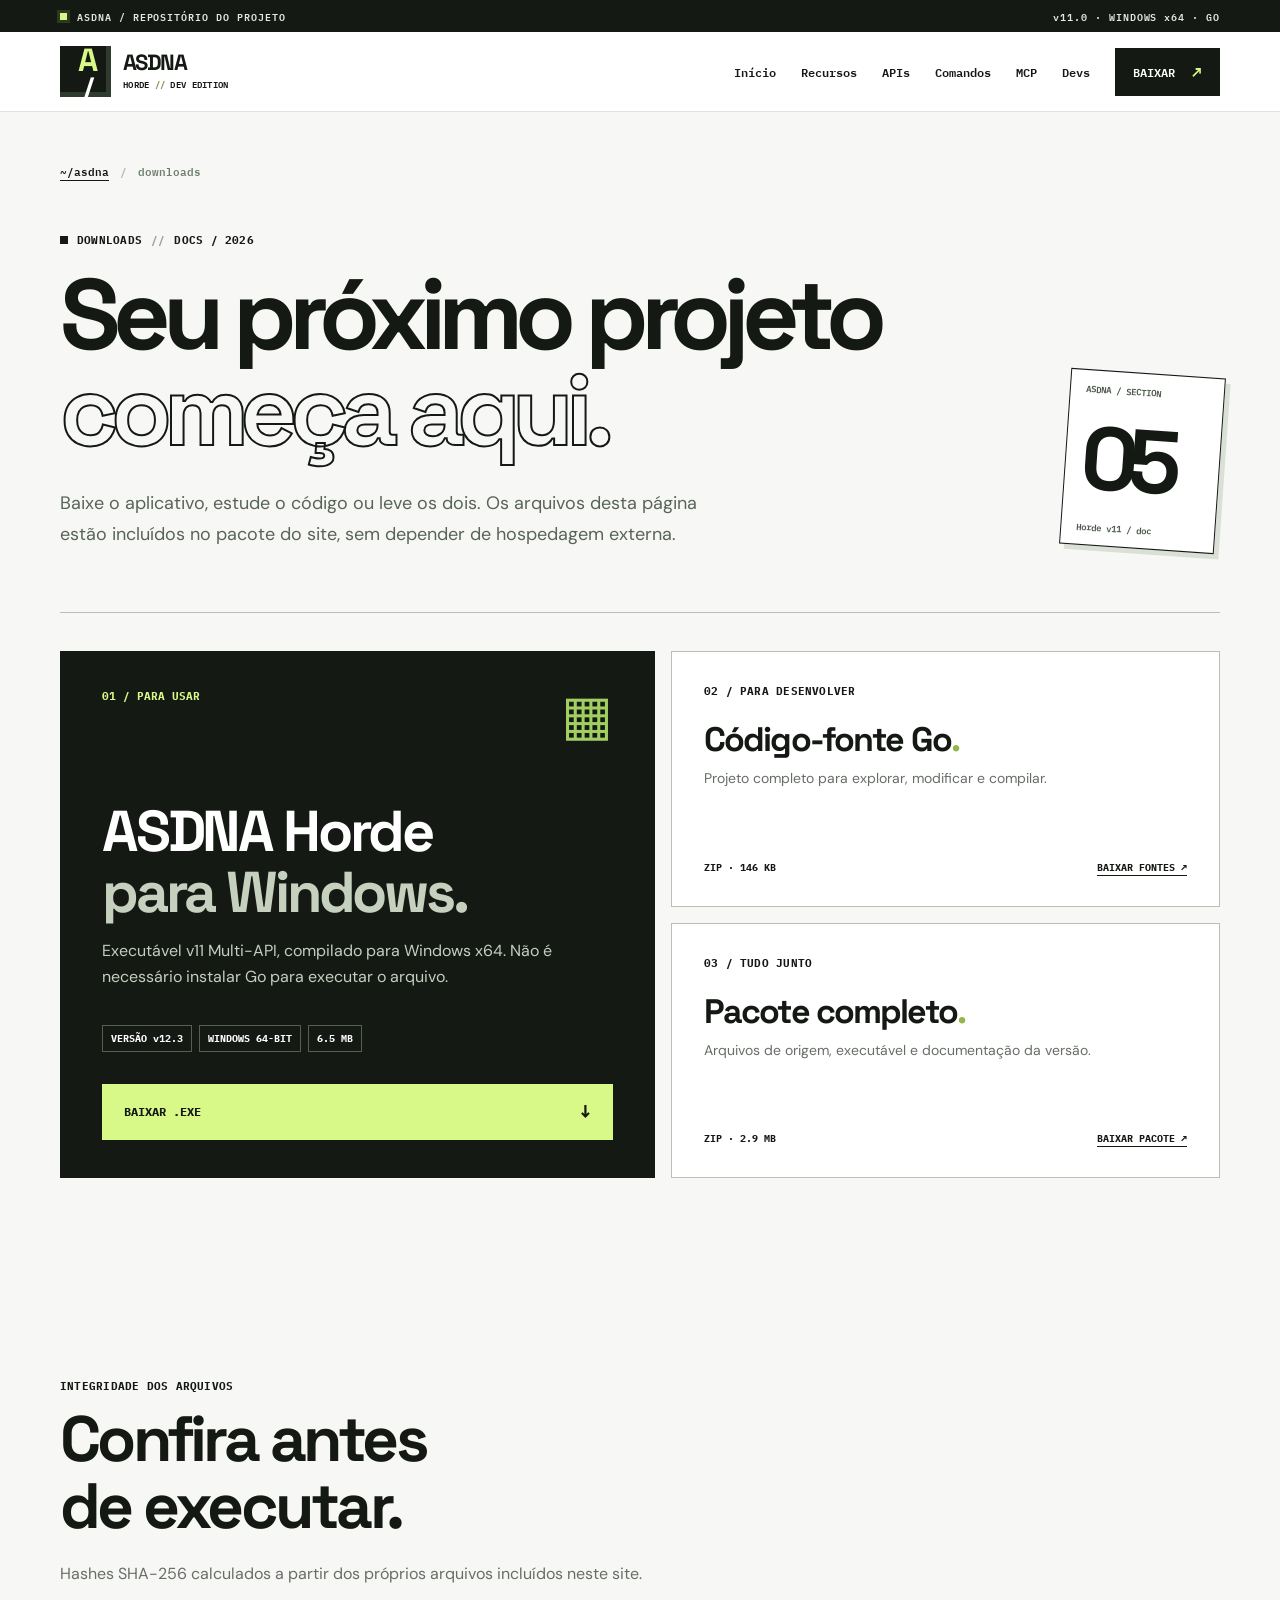
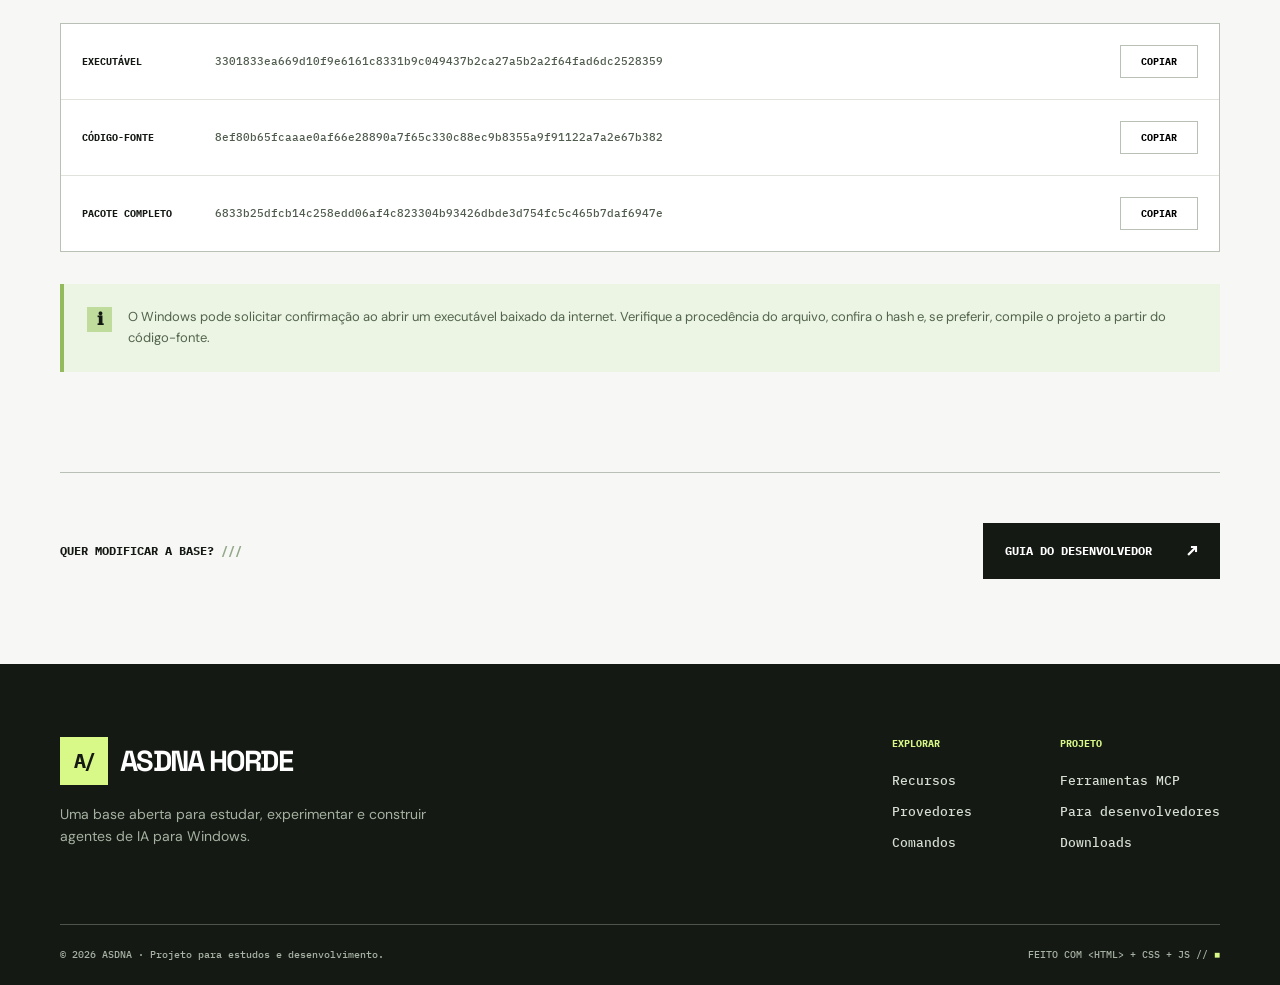
==== commit f26ee4a7: "Update downloads.html" ====
--- a/downloads.html
+++ b/downloads.html
@@ -7,11 +7,11 @@
     <nav class="nav-links" id="nav-links" aria-label="Navegação principal"><a href="index.html" >Início</a><a href="recursos.html" >Recursos</a><a href="provedores.html" >APIs</a><a href="comandos.html" >Comandos</a><a href="mcp.html" >MCP</a><a href="desenvolvedores.html" >Devs</a><a class="nav-download" href="downloads.html">BAIXAR <span aria-hidden="true">↗</span></a></nav>
   </div></header><main id="conteudo"><section class="page-hero shell"><div class="breadcrumb"><a href="index.html">~/asdna</a><span>/</span><span>downloads</span></div><div class="page-hero-row"><div><p class="eyebrow"><span class="eyebrow-square"></span> DOWNLOADS <span class="sep">//</span> DOCS / 2026</p><h1>Seu próximo projeto<br><span class="outline-title">começa aqui.</span></h1><p class="page-lede">Baixe o aplicativo, estude o código ou leve os dois. Os arquivos desta página estão incluídos no pacote do site, sem depender de hospedagem externa.</p></div><div class="issue-stamp"><span>ASDNA / SECTION</span><strong>05</strong><small>Horde v11 / doc</small></div></div></section>
 <section class="section shell compact-section"><div class="download-layout">
- <article class="primary-download"><div class="download-card-top"><span>01 / PARA USAR</span><span class="box-pixel">▦</span></div><h2>ASDNA Horde<br><span>para Windows.</span></h2><p>Executável v11 Multi-API, compilado para Windows x64. Não é necessário instalar Go para executar o arquivo.</p><div class="download-meta"><span>VERSÃO v11</span><span>WINDOWS 64-BIT</span><span>6.5 MB</span></div><a class="button button-white" href="downloads/ASDNA_Horde_Agentes_v11_MultiAPI.exe" download>BAIXAR .EXE <span>↓</span></a></article>
- <div class="secondary-downloads"><article class="download-small"><span class="download-number">02 / PARA DESENVOLVER</span><h3>Código-fonte Go<span class="pixel-period">.</span></h3><p>Projeto completo para explorar, modificar e compilar.</p><div class="download-small-foot"><span>ZIP · 146 KB</span><a href="downloads/ASDNA_Horde_v11_MultiAPI_Fonte.zip" download>BAIXAR FONTES ↗</a></div></article>
- <article class="download-small"><span class="download-number">03 / TUDO JUNTO</span><h3>Pacote completo<span class="pixel-period">.</span></h3><p>Arquivos de origem, executável e documentação da versão.</p><div class="download-small-foot"><span>ZIP · 2.9 MB</span><a href="downloads/ASDNA_Horde_v11_MultiAPI_Fonte_e_EXE.zip" download>BAIXAR PACOTE ↗</a></div></article></div></div></section>
+ <article class="primary-download"><div class="download-card-top"><span>01 / PARA USAR</span><span class="box-pixel">▦</span></div><h2>ASDNA Horde<br><span>para Windows.</span></h2><p>Executável v11 Multi-API, compilado para Windows x64. Não é necessário instalar Go para executar o arquivo.</p><div class="download-meta"><span>VERSÃO v12.3</span><span>WINDOWS 64-BIT</span><span>6.5 MB</span></div><a class="button button-white" href="downloads/ASDNA-Horde" download>BAIXAR .EXE <span>↓</span></a></article>
+ <div class="secondary-downloads"><article class="download-small"><span class="download-number">02 / PARA DESENVOLVER</span><h3>Código-fonte Go<span class="pixel-period">.</span></h3><p>Projeto completo para explorar, modificar e compilar.</p><div class="download-small-foot"><span>ZIP · 146 KB</span><a href="downloads/ASDNA_Horde_v12_3" download>BAIXAR FONTES ↗</a></div></article>
+ <article class="download-small"><span class="download-number">03 / TUDO JUNTO</span><h3>Pacote completo<span class="pixel-period">.</span></h3><p>Arquivos de origem, executável e documentação da versão.</p><div class="download-small-foot"><span>ZIP · 2.9 MB</span><a href="downloads/ASDNA_Horde_v12_3" download>BAIXAR PACOTE ↗</a></div></article></div></div></section>
 <section class="section shell"><div class="section-heading"><p class="eyebrow">INTEGRIDADE DOS ARQUIVOS</p><h2>Confira antes<br>de executar.</h2><p class="section-desc">Hashes SHA-256 calculados a partir dos próprios arquivos incluídos neste site.</p></div><div class="hash-list"><div class="hash-item"><span>EXECUTÁVEL</span><code>3301833ea669d10f9e6161c8331b9c049437b2ca27a5b2a2f64fad6dc2528359</code><button class="copy-btn" type="button" data-copy="3301833ea669d10f9e6161c8331b9c049437b2ca27a5b2a2f64fad6dc2528359">COPIAR</button></div><div class="hash-item"><span>CÓDIGO-FONTE</span><code>8ef80b65fcaaae0af66e28890a7f65c330c88ec9b8355a9f91122a7a2e67b382</code><button class="copy-btn" type="button" data-copy="8ef80b65fcaaae0af66e28890a7f65c330c88ec9b8355a9f91122a7a2e67b382">COPIAR</button></div><div class="hash-item"><span>PACOTE COMPLETO</span><code>6833b25dfcb14c258edd06af4c823304b93426dbde3d754fc5c465b7daf6947e</code><button class="copy-btn" type="button" data-copy="6833b25dfcb14c258edd06af4c823304b93426dbde3d754fc5c465b7daf6947e">COPIAR</button></div></div>
 <div class="notice"><span>ℹ</span><p>O Windows pode solicitar confirmação ao abrir um executável baixado da internet. Verifique a procedência do arquivo, confira o hash e, se preferir, compile o projeto a partir do código-fonte.</p></div></section>
 <section class="section shell inline-cta"><p>QUER MODIFICAR A BASE? <span>///</span></p><a class="button button-dark" href="desenvolvedores.html">GUIA DO DESENVOLVEDOR <span>↗</span></a></section></main><footer class="site-footer"><div class="shell footer-main"><div><a class="footer-logo" href="index.html"><span class="footer-emblem">A/</span> ASDNA HORDE</a><p>Uma base aberta para estudar, experimentar e construir agentes de IA para Windows.</p></div>
     <div class="footer-link-groups"><div><b>EXPLORAR</b><a href="recursos.html">Recursos</a><a href="provedores.html">Provedores</a><a href="comandos.html">Comandos</a></div><div><b>PROJETO</b><a href="mcp.html">Ferramentas MCP</a><a href="desenvolvedores.html">Para desenvolvedores</a><a href="downloads.html">Downloads</a></div></div></div>
-    <div class="shell footer-bottom"><span>© <span id="year">2026</span> ASDNA · Projeto para estudos e desenvolvimento.</span><span>FEITO COM &lt;HTML&gt; + CSS + JS // <span class="footer-dot">■</span></span></div></footer><div class="toast" id="toast" role="status" aria-live="polite"></div></body></html>+    <div class="shell footer-bottom"><span>© <span id="year">2026</span> ASDNA · Projeto para estudos e desenvolvimento.</span><span>FEITO COM &lt;HTML&gt; + CSS + JS // <span class="footer-dot">■</span></span></div></footer><div class="toast" id="toast" role="status" aria-live="polite"></div></body></html>
